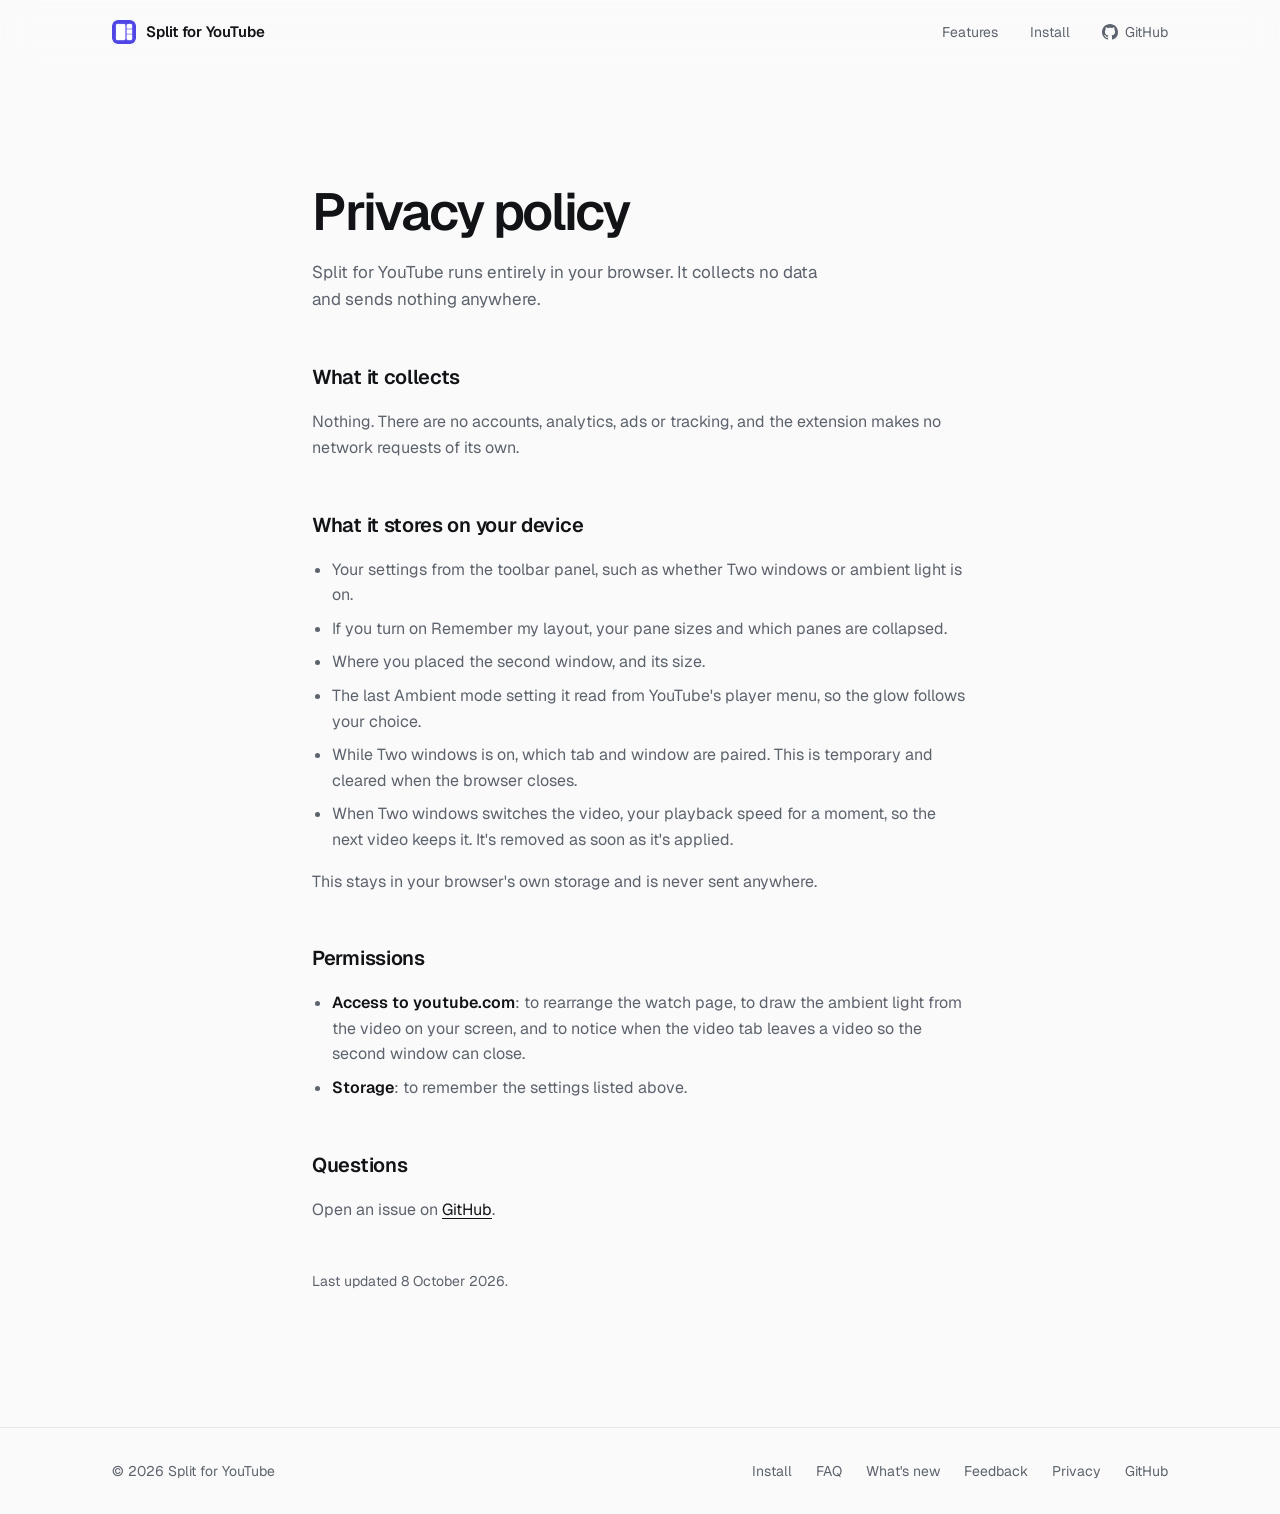
==== docs/privacy.html @ 04f93d32 "Show the glow strength as a percentage (v1.3.2) - Toolbar panel: live percentage beside the Glow str" ====
<!doctype html>
<html lang="en">
<head>
  <meta charset="utf-8" />
  <meta name="viewport" content="width=device-width, initial-scale=1" />
  <title>Privacy policy · Split for YouTube</title>
  <meta name="description" content="Split for YouTube runs entirely in your browser. It collects no data and sends nothing anywhere." />
  <link rel="canonical" href="https://junjing02.github.io/split-for-youtube/privacy.html" />
  <meta name="color-scheme" content="light dark" />
  <link rel="icon" href="icon.png" />
  <link rel="preconnect" href="https://fonts.googleapis.com" />
  <link rel="preconnect" href="https://fonts.gstatic.com" crossorigin />
  <link rel="stylesheet" href="https://fonts.googleapis.com/css2?family=Geist:wght@400..700&display=swap" />
  <link rel="stylesheet" href="style.css?v=25" />
</head>
<body>
  <header class="nav">
    <div class="container nav-inner">
      <a class="brand" href="./">
        <img src="icon.png" alt="" width="24" height="24" />
        <span>Split for YouTube</span>
      </a>
      <nav aria-label="Primary">
        <a href="./#features" class="nav-link-optional">Features</a>
        <a href="./#install">Install</a>
        <a href="https://github.com/junjing02/split-for-youtube" class="nav-github"><svg viewBox="0 0 16 16" fill="currentColor" aria-hidden="true"><path d="M8 0C3.58 0 0 3.58 0 8c0 3.54 2.29 6.53 5.47 7.59.4.07.55-.17.55-.38 0-.19-.01-.82-.01-1.49-2.01.37-2.53-.49-2.69-.94-.09-.23-.48-.94-.82-1.13-.28-.15-.68-.52-.01-.53.63-.01 1.08.58 1.23.82.72 1.21 1.87.87 2.33.66.07-.52.28-.87.51-1.07-1.78-.2-3.64-.89-3.64-3.95 0-.87.31-1.59.82-2.15-.08-.2-.36-1.02.08-2.12 0 0 .67-.21 2.2.82.64-.18 1.32-.27 2-.27.68 0 1.36.09 2 .27 1.53-1.04 2.2-.82 2.2-.82.44 1.1.16 1.92.08 2.12.51.56.82 1.27.82 2.15 0 3.07-1.87 3.75-3.65 3.95.29.25.54.73.54 1.48 0 1.07-.01 1.93-.01 2.2 0 .21.15.46.55.38A8.013 8.013 0 0016 8c0-4.42-3.58-8-8-8z"/></svg><span>GitHub</span></a>
      </nav>
    </div>
  </header>

  <main class="container section prose">
    <h1 class="section-title">Privacy policy</h1>
    <p class="section-lead">Split for YouTube runs entirely in your browser. It collects no data and sends nothing anywhere.</p>

    <h2>What it collects</h2>
    <p>Nothing. There are no accounts, analytics, ads or tracking, and the extension makes no network requests of its own.</p>

    <h2>What it stores on your device</h2>
    <ul>
      <li>Your settings from the toolbar panel, such as whether Two windows or ambient light is on.</li>
      <li>If you turn on Remember my layout, your pane sizes and which panes are collapsed.</li>
      <li>Where you placed the second window, and its size.</li>
      <li>The last Ambient mode setting it read from YouTube's player menu, so the glow follows your choice.</li>
      <li>While Two windows is on, which tab and window are paired. This is temporary and cleared when the browser closes.</li>
      <li>When Two windows switches the video, your playback speed for a moment, so the next video keeps it. It's removed as soon as it's applied.</li>
    </ul>
    <p>This stays in your browser's own storage and is never sent anywhere.</p>

    <h2>Permissions</h2>
    <ul>
      <li><strong>Access to youtube.com</strong>: to rearrange the watch page, to draw the ambient light from the video on your screen, and to notice when the video tab leaves a video so the second window can close.</li>
      <li><strong>Storage</strong>: to remember the settings listed above.</li>
    </ul>

    <h2>Questions</h2>
    <p>Open an issue on <a href="https://github.com/junjing02/split-for-youtube/issues">GitHub</a>.</p>
    <p class="prose-meta">Last updated 8 October 2026.</p>
  </main>

  <footer class="footer">
    <div class="container footer-inner">
      <p>© <span id="year"></span> Split for YouTube</p>
      <div class="footer-links">
        <a href="./#install">Install</a>
        <a href="./#faq">FAQ</a>
        <a href="https://github.com/junjing02/split-for-youtube/releases">What's new</a>
        <a href="https://github.com/junjing02/split-for-youtube/issues/new/choose">Feedback</a>
        <a href="privacy.html">Privacy</a>
        <a href="https://github.com/junjing02/split-for-youtube">GitHub</a>
      </div>
    </div>
  </footer>

  <script>document.getElementById("year").textContent = new Date().getFullYear();</script>
</body>
</html>
---- docs/style.css ----
/* Design direction: a quiet, monochrome page (graphite ink on near-white,
   or the inverse in dark mode) where the ONLY color is the live demo: a
   cinematic teal-and-orange video, plus (dark mode only, like the
   extension's ambient light) its glow and the light it spills onto the page. One bold element, everything else disciplined.
   Light by default; dark follows prefers-color-scheme (no toggle).

   Palette: paper #FAFAFA, ink #111316, slate #5D636D, line (ink at low
   alpha); dark: #0A0A0B, #F3F3F4, #9B9CA3. Demo only: orange #FB923C,
   teal #14B8A6, deep teal #0E7490. */
:root {
  --bg: #fafafa;
  --surface: #ffffff;
  --bg-raised: #f1f1f2;
  --nav-bg: rgba(250, 250, 250, 0.82);
  --text: #111316;
  --text-dim: #5d636d;
  --border: rgba(17, 19, 22, 0.08);
  --line: rgba(17, 19, 22, 0.14);
  --line-strong: rgba(17, 19, 22, 0.28);
  /* "Accent" is ink: primary buttons, focus rings, the demo's divider. */
  --accent: #111316;
  --accent-hover: #2b2f36;
  --on-accent: #ffffff;
  --mock-bg: #ffffff;
  /* Translucent, like the extension's panes, so the mock ambient glow
     shows through them after the split. */
  --mock-pane: rgba(244, 244, 246, 0.72);
  /* Demo ambient glow: none at all in light mode (the extension's ambient
     light is dark-theme only, like YouTube's); dark mode sets these. */
  --mock-glow: 0; /* glow inside the mock window, after the split */
  --spill: 0; /* glow spilling onto the page, after the split */
  --spill-hint: 0; /* faint spill before the split */
  /* Page backdrop: grain and layout rules in both themes; the projector
     beam and ambient drift are dark mode only (0 here). */
  --grain: 0.05;
  --rule: rgba(17, 19, 22, 0.06);
  --beam: transparent;
  --ambient-bg: 0;
  --ease: cubic-bezier(0.65, 0, 0.35, 1);
  --shadow-window: 0 0 0 1px rgba(17, 19, 22, 0.05), 0 2px 4px rgba(17, 19, 22, 0.04),
    0 16px 32px -12px rgba(17, 19, 22, 0.12), 0 56px 112px -40px rgba(17, 19, 22, 0.28);
  --font: "Geist", -apple-system, BlinkMacSystemFont, "Segoe UI", Roboto, Helvetica, Arial, sans-serif;
}

@media (prefers-color-scheme: dark) {
  :root {
    --bg: #0a0a0b;
    --surface: #111113;
    --bg-raised: #18181b;
    --nav-bg: rgba(10, 10, 11, 0.8);
    --text: #f3f3f4;
    --text-dim: #9b9ca3;
    --border: rgba(255, 255, 255, 0.08);
    --line: rgba(255, 255, 255, 0.14);
    --line-strong: rgba(255, 255, 255, 0.3);
    --accent: #f3f3f4;
    --accent-hover: #ffffff;
    --on-accent: #0a0a0b;
    --mock-bg: #0f0f0f;
    --mock-pane: rgba(27, 27, 29, 0.6);
    --mock-glow: 0.85;
    --spill: 0.7;
    --spill-hint: 0.12;
    --grain: 0.06;
    --rule: rgba(255, 255, 255, 0.055);
    --beam: rgba(255, 255, 255, 0.08);
    --ambient-bg: 0.13;
    --shadow-window: 0 0 0 1px rgba(255, 255, 255, 0.07), 0 2px 4px rgba(0, 0, 0, 0.4),
      0 16px 32px -12px rgba(0, 0, 0, 0.5), 0 56px 112px -40px rgba(0, 0, 0, 0.9);
  }
}

* {
  box-sizing: border-box;
}

html {
  scroll-behavior: smooth;
}

body {
  margin: 0;
  background: var(--bg);
  color: var(--text);
  font-family: var(--font);
  font-size: 16px;
  line-height: 1.6;
  -webkit-font-smoothing: antialiased;
  -moz-osx-font-smoothing: grayscale;
  overflow-x: hidden;
}

h1,
h2,
h3 {
  text-wrap: balance;
}

p {
  text-wrap: pretty;
}

a {
  color: inherit;
}

img {
  display: block;
}

:focus-visible {
  outline: 2px solid var(--accent);
  outline-offset: 3px;
  border-radius: 6px;
}

.container {
  max-width: 1120px;
  margin: 0 auto;
  padding: 0 32px;
}

/* Page backdrop: quiet, cinematic texture behind everything, so the page
   isn't flat while the demos stay the one bold element. Fixed to the
   viewport, behind all content (z-index -1 in the root stacking context;
   body's own background paints on the canvas underneath).
   - Grain: fine film-like noise, both themes.
   - Rules: hairlines at the content edges and at the "split" (~68% across,
     like the video/side-pane divide), both themes, fading in below the nav.
   - Ambient: two faint, heavily blurred teal/orange glows drifting slowly,
     echoing the ambient-light feature. Dark mode only.
   - Beam (on .hero): a soft projector cone falling onto the hero mockup.
     Dark mode only. */
.page-fx {
  position: fixed;
  inset: 0;
  z-index: -1;
  overflow: hidden;
  pointer-events: none;
}

.fx-ambient {
  position: absolute;
  inset: -20%;
  background: radial-gradient(38% 34% at 22% 30%, rgba(251, 146, 60, 1), transparent 70%),
    radial-gradient(40% 36% at 80% 72%, rgba(20, 184, 166, 1), transparent 70%);
  filter: blur(90px);
  opacity: var(--ambient-bg);
  animation: fxDrift 40s ease-in-out infinite alternate;
}

@keyframes fxDrift {
  from {
    transform: translate3d(-4%, -2%, 0) rotate(0deg);
  }
  to {
    transform: translate3d(4%, 3%, 0) rotate(8deg);
  }
}

.fx-rules {
  --edge: max(32px, 50% - 528px);
  position: absolute;
  inset: 0;
  background: linear-gradient(var(--rule), var(--rule)) var(--edge) 0 / 1px 100% no-repeat,
    linear-gradient(var(--rule), var(--rule)) calc(100% - var(--edge)) 0 / 1px 100% no-repeat,
    linear-gradient(var(--rule), var(--rule)) calc(var(--edge) + 0.68 * min(100% - 64px, 1056px)) 0 / 1px 100% no-repeat;
  -webkit-mask-image: linear-gradient(to bottom, transparent 64px, #000 220px);
  mask-image: linear-gradient(to bottom, transparent 64px, #000 220px);
}

.fx-grain {
  position: absolute;
  inset: 0;
  opacity: var(--grain);
  background-image: url("data:image/svg+xml,%3Csvg xmlns='http://www.w3.org/2000/svg' width='180' height='180'%3E%3Cfilter id='n'%3E%3CfeTurbulence type='fractalNoise' baseFrequency='0.9' numOctaves='2' stitchTiles='stitch'/%3E%3CfeColorMatrix type='saturate' values='0'/%3E%3C/filter%3E%3Crect width='100%25' height='100%25' filter='url(%23n)'/%3E%3C/svg%3E");
  background-size: 180px 180px;
}

/* Projector beam: a narrow cone from the top of the page, widening down
   onto the hero mockup, plus a soft halo where it starts. */
.hero {
  position: relative;
}

.hero::before {
  content: "";
  position: absolute;
  z-index: -1;
  top: -64px;
  left: 50%;
  width: 1400px;
  height: 1100px;
  transform: translateX(-50%);
  pointer-events: none;
  background: conic-gradient(from 160deg at 50% 0%, transparent 0deg, var(--beam) 20deg, transparent 40deg),
    radial-gradient(30% 18% at 50% 0%, var(--beam), transparent 70%);
  filter: blur(36px);
  -webkit-mask-image: linear-gradient(to bottom, #000 40%, transparent 95%);
  mask-image: linear-gradient(to bottom, #000 40%, transparent 95%);
}

@media (max-width: 640px) {
  .fx-rules {
    display: none;
  }
}

@media (prefers-reduced-motion: reduce) {
  .fx-ambient {
    animation: none;
  }
}

/* Nav */

.nav {
  position: sticky;
  top: 0;
  z-index: 10;
  background: var(--nav-bg);
  -webkit-backdrop-filter: saturate(180%) blur(14px);
  backdrop-filter: saturate(180%) blur(14px);
  border-bottom: 1px solid transparent;
  transition: border-color 0.2s ease;
}

/* Border appears once the page is scrolled (script.js). */
.nav.is-scrolled {
  border-bottom-color: var(--border);
}

.nav-inner {
  height: 64px;
  display: flex;
  align-items: center;
  justify-content: space-between;
}

.brand {
  display: flex;
  align-items: center;
  gap: 10px;
  text-decoration: none;
  font-weight: 600;
  font-size: 15px;
  letter-spacing: -0.01em;
}

.brand img {
  border-radius: 6px;
}

.nav nav {
  display: flex;
  align-items: center;
  gap: 32px;
  font-size: 14px;
}

.nav nav a {
  text-decoration: none;
  color: var(--text-dim);
  transition: color 0.15s ease;
}

.nav nav a:hover {
  color: var(--text);
}

.nav-github {
  display: inline-flex;
  align-items: center;
  gap: 7px;
}

.nav-github svg {
  width: 16px;
  height: 16px;
}

/* Hero: left-aligned type as the main typographic moment, then the demo
   at full width. */

.hero {
  padding-top: 112px;
  padding-bottom: 96px;
}

.hero-text {
  max-width: 760px;
  margin-bottom: 80px;
}

.hero h1 {
  margin: 0 0 28px;
  max-width: 16ch;
  font-weight: 600;
  font-size: clamp(42px, 7vw, 86px);
  line-height: 0.98;
  letter-spacing: -0.048em;
}

.subtitle {
  margin: 0 0 40px;
  max-width: 34em;
  color: var(--text-dim);
  font-size: 19px;
  line-height: 1.55;
  letter-spacing: -0.005em;
}

.cta-row {
  display: flex;
  align-items: center;
  gap: 12px;
  flex-wrap: wrap;
}

.btn {
  display: inline-flex;
  align-items: center;
  gap: 8px;
  height: 46px;
  padding: 0 22px;
  border-radius: 999px;
  font-size: 15px;
  font-weight: 500;
  text-decoration: none;
  transition: background-color 0.15s ease, border-color 0.15s ease, transform 0.1s ease;
}

.btn svg {
  width: 16px;
  height: 16px;
}

.btn:active {
  transform: translateY(1px);
}

.btn-primary {
  background: var(--accent);
  color: var(--on-accent);
}

.btn-primary:hover {
  background: var(--accent-hover);
}

.btn-secondary {
  color: var(--text);
  border: 1px solid var(--line);
}

.btn-secondary:hover {
  border-color: var(--line-strong);
}

.hero-meta {
  margin: 20px 0 0;
  font-size: 14px;
  color: var(--text-dim);
}

/* Mockup: ONE mock browser window that plays through how the extension
   actually behaves (script.js drives the timeline via state classes on
   .morph-demo): regular YouTube -> scrolling loses the video -> the split
   layout -> lists scroll on their own -> dragging the divider -> collapsing
   a pane. Built as plain absolutely-positioned boxes transitioning
   left/top/width/height PERCENTAGES — no clip-path or custom-property
   animation (an earlier drag-slider built that way broke when deployed).

   Geometry: .morph-body (16:10 window minus the 37px browser bar) is
   ~1.70-1.75x as wide as it is tall on desktop, so a 16:9 video's height
   is ~0.955-0.985x its width percentage (~0.71x on mobile, see the media
   query). Every top/height below is worked out from that; re-derive them
   if the window's aspect ratio or the bar height changes. */

.morph-demo {
  position: relative;
  isolation: isolate;
  width: 100%;
  max-width: 1032px;
  margin: 0 auto;
}

/* The mock video's ambient light spilling softly onto the page around
   the window once the layout splits, a faint hint of it before. Behind
   the window (z-index -1 inside .morph-demo's own stacking context). */
.morph-demo::before {
  content: "";
  position: absolute;
  z-index: -1;
  top: 12%;
  left: 2%;
  right: 2%;
  bottom: -2%;
  pointer-events: none;
  border-radius: 40px;
  background: radial-gradient(50% 60% at 30% 45%, rgba(251, 146, 60, 0.85), transparent 70%),
    radial-gradient(45% 55% at 56% 75%, rgba(20, 184, 166, 0.7), transparent 70%),
    radial-gradient(50% 60% at 82% 40%, rgba(14, 116, 144, 0.55), transparent 70%);
  filter: blur(72px);
  opacity: var(--spill-hint);
  transition: opacity 1s ease;
}

.morph-demo.is-after::before {
  opacity: var(--spill);
}

.morph-label {
  position: relative;
  height: 28px;
  margin-bottom: 14px;
}

.morph-caption {
  position: absolute;
  left: 50%;
  top: 0;
  transform: translateX(-50%);
  white-space: nowrap;
  padding: 4px 12px;
  border: 1px solid var(--border);
  border-radius: 999px;
  background: var(--bg);
  font-size: 13px;
  font-weight: 500;
  color: var(--text-dim);
  transition: opacity 0.2s ease;
}

.morph-caption.is-changing {
  opacity: 0;
}

.compare-window {
  background: var(--mock-bg);
  border: 1px solid var(--border);
  border-radius: 14px;
  overflow: hidden;
  box-shadow: var(--shadow-window);
  display: flex;
  flex-direction: column;
}

.compare-window-landscape {
  width: 100%;
  aspect-ratio: 16 / 10;
}

/* Browser bar: 36px + 1px border = the 37px the geometry note assumes.
   Right padding matches the dots' width so the URL pill sits centered. */
.compare-dots {
  display: flex;
  align-items: center;
  gap: 6px;
  height: 36px;
  padding: 0 53px 0 14px;
  border-bottom: 1px solid var(--border);
  background: var(--bg-raised);
  flex-shrink: 0;
}

.compare-dots span {
  width: 9px;
  height: 9px;
  border-radius: 50%;
  background: var(--line);
  flex-shrink: 0;
}

.mock-url {
  margin: 0 auto;
  width: min(46%, 320px);
  height: 20px;
  border: 1px solid var(--border);
  border-radius: 6px;
  background: var(--mock-bg);
  font-size: 11px;
  line-height: 18px;
  text-align: center;
  color: var(--text-dim);
  white-space: nowrap;
  overflow: hidden;
  text-overflow: ellipsis;
}

.morph-body {
  position: relative;
  flex: 1;
  min-height: 0;
  overflow: hidden;
  background: var(--mock-bg);
}

.morph-pane {
  position: absolute;
  transition: left 0.85s var(--ease), top 0.85s var(--ease), width 0.85s var(--ease), height 0.85s var(--ease),
    padding 0.6s ease, background-color 0.5s ease, border-color 0.5s ease, opacity 0.3s ease;
}

/* YouTube's masthead: stays fixed and opaque on top, so in the "scrolled"
   state the video slides up underneath it, as on the real page. After the
   split it turns transparent, as the extension makes it, so the ambient
   glow reaches the top. */
.mock-masthead {
  position: absolute;
  z-index: 3;
  left: 0;
  right: 0;
  top: 0;
  height: 7%;
  padding: 0 2%;
  display: flex;
  align-items: center;
  justify-content: space-between;
  gap: 4%;
  background-color: var(--mock-bg);
  transition: background-color 0.6s ease;
}

.morph-demo.is-after .mock-masthead {
  background-color: transparent;
}

/* Ambient light: a soft glow in the mock video's own colors behind the
   whole window, fading in once the layout splits (the extension's glow
   follows YouTube's Ambient mode; this just shows the look). Same
   gradient colors (teal and orange) and sceneDrift animation (same duration, started
   together) as .mock-scene, so the glow drifts in step with the video.
   First child of .morph-body with z-index auto, so it paints under the
   video and panes by tree order; inset -12% keeps the blurred edges
   outside the window. */
.mock-ambient {
  position: absolute;
  inset: -12%;
  pointer-events: none;
  opacity: 0;
  transition: opacity 0.8s ease;
  background: radial-gradient(ellipse 42% 52% at 30% 45%, rgba(251, 146, 60, 0.85), transparent 70%),
    radial-gradient(ellipse 38% 48% at 50% 70%, rgba(20, 184, 166, 0.7), transparent 70%),
    radial-gradient(ellipse 55% 60% at 80% 40%, rgba(14, 116, 144, 0.45), transparent 70%);
  background-size: 140% 140%;
  filter: blur(48px);
  animation: sceneDrift 14s ease-in-out infinite alternate;
}

.morph-demo.is-after .mock-ambient {
  opacity: var(--mock-glow);
  transition-delay: 0.3s;
}

.mh-left,
.mh-right {
  display: flex;
  align-items: center;
  gap: 12px;
  flex-shrink: 0;
}

.mh-menu {
  display: flex;
  flex-direction: column;
  gap: 3px;
}

.mh-menu i {
  display: block;
  width: 12px;
  height: 2px;
  border-radius: 1px;
  background: var(--line-strong);
}

.mh-logo {
  display: flex;
  align-items: center;
  gap: 5px;
}

/* Neutral, grayscale site mark (not YouTube's red play logo), so the
   mockups don't look like YouTube's own branding. */
.mh-logo-mark {
  width: 14px;
  height: 14px;
  border-radius: 4px;
  background: var(--line-strong);
}

.mh-logo-text {
  width: 38px;
  height: 7px;
  border-radius: 2px;
  background: var(--line-strong);
}

.mh-search {
  flex: 1;
  max-width: 42%;
  height: 52%;
  display: flex;
}

.mh-search-box {
  flex: 1;
  border: 1px solid var(--line);
  border-right: none;
  border-radius: 999px 0 0 999px;
}

.mh-search-btn {
  width: 14%;
  min-width: 24px;
  border: 1px solid var(--line);
  border-radius: 0 999px 999px 0;
  background: var(--bg-raised);
}

.mh-icon {
  width: 13px;
  height: 13px;
  border-radius: 50%;
  border: 2px solid var(--line-strong);
}

.mh-avatar {
  width: 18px;
  height: 18px;
  border-radius: 50%;
  background: linear-gradient(135deg, #f59e0b, #ec4899);
}

/* The player: a drifting "scene" plus YouTube-style controls whose red
   progress bar keeps advancing in every state — the video keeps playing
   the whole time, which is the point. */
.morph-video {
  aspect-ratio: 16 / 9;
  border-radius: 8px;
  overflow: hidden;
  background: #000000;
  left: 3%;
  top: 9.5%;
  width: 58%;
}

.mock-scene {
  position: absolute;
  inset: 0;
  background: radial-gradient(ellipse 60% 70% at 30% 35%, rgba(251, 146, 60, 0.6), transparent 70%),
    radial-gradient(ellipse 50% 60% at 78% 70%, rgba(20, 184, 166, 0.5), transparent 70%),
    linear-gradient(160deg, #0b2530, #0a0f14 70%);
  background-size: 140% 140%;
  animation: sceneDrift 14s ease-in-out infinite alternate;
}

@keyframes sceneDrift {
  from {
    background-position: 0% 0%;
  }
  to {
    background-position: 100% 100%;
  }
}

.mock-controls {
  position: absolute;
  left: 0;
  right: 0;
  bottom: 0;
  padding: 8% 3% 2.5%;
  background: linear-gradient(to top, rgba(0, 0, 0, 0.55), transparent);
}

.mock-progress {
  height: 3px;
  margin-bottom: 7px;
  border-radius: 2px;
  background: rgba(255, 255, 255, 0.28);
  overflow: hidden;
}

.mock-progress span {
  display: block;
  height: 100%;
  width: 18%;
  background: #ff0033;
  animation: mockPlay 40s linear infinite;
}

@keyframes mockPlay {
  from {
    width: 18%;
  }
  to {
    width: 82%;
  }
}

.mock-ctrl-row {
  display: flex;
  align-items: center;
  gap: 10px;
}

.mock-ctrl-row i {
  display: block;
  height: 7px;
  border-radius: 2px;
  background: rgba(255, 255, 255, 0.85);
}

.mock-ctrl-row .c-pause {
  width: 3px;
  border-radius: 0;
  background: none;
  border-left: 2px solid rgba(255, 255, 255, 0.9);
  border-right: 2px solid rgba(255, 255, 255, 0.9);
}

.mock-ctrl-row .c-vol {
  width: 14px;
}

.mock-ctrl-row .c-time {
  width: 44px;
  opacity: 0.55;
}

.mock-ctrl-row .c-spacer {
  flex: 1;
  background: none;
}

.mock-ctrl-row .c-btn {
  width: 9px;
}

/* Main divider: invisible until the cursor hovers it, like the real one. */
.morph-divider {
  z-index: 2;
  width: 3px;
  margin-left: -1.5px;
  border-radius: 2px;
  background: var(--accent);
  left: 62.5%;
  top: 9.5%;
  height: 87.5%;
  opacity: 0;
}

/* Description / Recommended / Comments. Before the split they're plain
   page content (no box, no inset — like YouTube's own title block,
   sidebar and comments); the split gives each its pane chrome. */
.morph-desc,
.morph-rec,
.morph-comments {
  display: flex;
  flex-direction: column;
  gap: 7px;
  overflow: hidden;
  padding: 4px 0;
  border: 1px solid transparent;
  border-radius: 10px;
  background-color: transparent;
}

/* Before-state geometry (desktop): YouTube's own layout — title/channel
   and comments stacked under the video (3%-61% column), the recommended
   sidebar beside it (64%-97%), all starting at the video's top (9.5%,
   just under the masthead). Video bottom is ~64.9-66.6% (see geometry
   note above), so the title block starts at 68%. */
.morph-desc {
  left: 3%;
  top: 68%;
  width: 58%;
  height: 11%;
}

.morph-comments {
  left: 3%;
  top: 81%;
  width: 58%;
  height: 16%;
}

.morph-rec {
  left: 64%;
  top: 9.5%;
  width: 33%;
  height: 87.5%;
}

.morph-demo.is-after .morph-desc,
.morph-demo.is-after .morph-rec,
.morph-demo.is-after .morph-comments {
  padding: 7px 10px;
  border-color: var(--border);
  background-color: var(--mock-pane);
}

.mock-row-header {
  position: relative;
  flex-shrink: 0;
  display: flex;
  align-items: center;
  justify-content: space-between;
  min-height: 14px;
  font-size: 10px;
  font-weight: 600;
  letter-spacing: 0.05em;
  text-transform: uppercase;
  color: var(--text-dim);
}

.caret {
  opacity: 0;
  transition: opacity 0.3s ease, transform 0.25s ease;
}

.morph-demo.is-after .caret {
  opacity: 1;
}

.morph-demo.comments-collapsed .morph-comments .caret {
  transform: rotate(-90deg);
}

/* Recommended header: YouTube's filter chips before the split, our pane
   label after — stacked in one grid cell and cross-faded. */
.rec-header {
  display: grid;
}

.rec-header > * {
  grid-area: 1 / 1;
  transition: opacity 0.3s ease;
}

.hdr-chips {
  display: flex;
  align-items: center;
  gap: 5px;
}

.hdr-chips i {
  display: block;
  width: 30px;
  height: 13px;
  border-radius: 6px;
  background: var(--bg-raised);
  border: 1px solid var(--border);
}

.hdr-chips i:first-child {
  background: var(--text);
  border-color: var(--text);
  opacity: 0.85;
}

.hdr-label {
  display: flex;
  align-items: center;
  justify-content: space-between;
  opacity: 0;
}

.morph-demo.is-after .hdr-chips {
  opacity: 0;
}

.morph-demo.is-after .hdr-label {
  opacity: 1;
}

/* Title + channel row under the video; after the split it moves into the
   description pane, which starts collapsed to just its header (the real
   extension's default). */
.desc-full {
  display: flex;
  flex-direction: column;
  gap: 7px;
  transition: opacity 0.3s ease;
}

.mock-title {
  height: 9px;
  border-radius: 3px;
  background: var(--line-strong);
}

.channel-row {
  align-items: center;
}

.channel-row .stack-lines {
  flex: 0 1 34%;
}

.mock-sub-btn {
  margin-left: 6px;
  padding: 4px 9px;
  border-radius: 999px;
  background: var(--text);
  color: var(--bg);
  font-size: 9px;
  font-weight: 600;
  line-height: 1;
}

.desc-header {
  position: absolute;
  top: 0;
  left: 0;
  right: 0;
  padding: 8px 10px;
  opacity: 0;
  transition: opacity 0.3s ease;
}

.morph-demo.is-after .desc-full {
  opacity: 0;
}

.morph-demo.is-after .desc-header {
  opacity: 1;
  transition-delay: 0.35s;
}

/* Scrollable lists inside Recommended/Comments. Rows never shrink (the
   list clips instead), and script.js scrolls them via scrollTop to show
   they move independently of the video. pointer-events:none keeps a
   visitor's own scrolling from fighting the automated one. */
.morph-scroll-list {
  flex: 1;
  min-height: 0;
  display: flex;
  flex-direction: column;
  gap: 7px;
  overflow-y: auto;
  overflow-x: hidden;
  scroll-behavior: smooth;
  scrollbar-width: none;
  pointer-events: none;
}

.morph-scroll-list::-webkit-scrollbar {
  display: none;
}

.item-row {
  display: flex;
  gap: 8px;
  align-items: flex-start;
  flex-shrink: 0;
}

.stack-thumb {
  position: relative;
  width: 50px;
  height: 28px;
  border-radius: 5px;
  flex-shrink: 0;
}

/* Duration badge. */
.stack-thumb::after {
  content: "";
  position: absolute;
  right: 3px;
  bottom: 3px;
  width: 12px;
  height: 5px;
  border-radius: 2px;
  background: rgba(0, 0, 0, 0.6);
}

.avatar {
  width: 20px;
  height: 20px;
  border-radius: 50%;
  flex-shrink: 0;
}

.stack-lines {
  flex: 1;
  min-width: 0;
  display: flex;
  flex-direction: column;
  gap: 4px;
  padding-top: 1px;
}

/* Widths are set per line inline in the HTML, varied like real text. */
.stack-lines span {
  height: 5px;
  border-radius: 3px;
  background: var(--line);
}

.stack-lines .t {
  background: var(--line-strong);
}

.thumb-amber {
  background: linear-gradient(135deg, rgba(245, 158, 11, 0.7), rgba(217, 119, 6, 0.35));
}

.thumb-rose {
  background: linear-gradient(135deg, rgba(244, 63, 94, 0.7), rgba(190, 24, 93, 0.35));
}

.thumb-cyan {
  background: linear-gradient(135deg, rgba(34, 211, 238, 0.7), rgba(8, 145, 178, 0.35));
}

.thumb-emerald {
  background: linear-gradient(135deg, rgba(16, 185, 129, 0.7), rgba(5, 150, 105, 0.35));
}

.thumb-violet {
  background: linear-gradient(135deg, rgba(139, 92, 246, 0.7), rgba(109, 40, 217, 0.35));
}

.thumb-sky {
  background: linear-gradient(135deg, rgba(56, 189, 248, 0.7), rgba(2, 132, 199, 0.35));
}

.thumb-lime {
  background: linear-gradient(135deg, rgba(163, 230, 53, 0.7), rgba(101, 163, 13, 0.35));
}

/* Fake cursor: an arrow, swapped for a resize glyph over the divider. Its
   left/top is the pointer's hotspot. Moves with the same duration/easing
   as the panes so a drag stays glued to the divider. */
.mock-cursor {
  position: absolute;
  z-index: 4;
  width: 16px;
  height: 16px;
  left: 86%;
  top: 104%;
  opacity: 0;
  pointer-events: none;
  transition: left 0.85s var(--ease), top 0.85s var(--ease), opacity 0.3s ease;
}

.mock-cursor svg {
  position: absolute;
  width: 16px;
  height: 16px;
  transition: opacity 0.15s ease, transform 0.12s ease;
  filter: drop-shadow(0 1px 1px rgba(0, 0, 0, 0.35));
}

.cur-arrow {
  left: 0;
  top: 0;
  transform-origin: 0 0;
}

.cur-resize {
  left: -8px;
  top: -8px;
  opacity: 0;
}

.morph-demo.cursor-divider .mock-cursor,
.morph-demo.cursor-comments .mock-cursor,
.morph-demo.cursor-collapsed .mock-cursor {
  opacity: 1;
}

.morph-demo.cursor-divider .cur-arrow {
  opacity: 0;
}

.morph-demo.cursor-divider .cur-resize {
  opacity: 1;
}

.morph-demo.cursor-press .cur-arrow {
  transform: scale(0.8);
}

/* ---- State: scrolled (regular YouTube, page scrolled down) ----
   Everything moves up by the same 60% (one page scroll); the video ends
   fully hidden behind the masthead. Sidebar and comments grow downward
   so the page still reads as continuing past the bottom edge. */
.morph-demo.is-scrolled .morph-video {
  top: -50.5%;
}

.morph-demo.is-scrolled .morph-desc {
  top: 8%;
}

.morph-demo.is-scrolled .morph-comments {
  top: 21%;
  height: 76%;
}

.morph-demo.is-scrolled .morph-rec {
  top: -50.5%;
  height: 147.5%;
}

/* ---- State: after (the split) ----
   Uniform ~10px spacing (1% across, 1.7% down). Video centered in the
   content area below the masthead (7%-100%, center 53.5%). */
.morph-demo.is-after .morph-video {
  left: 1%;
  top: 21%;
  width: 67%;
}

.morph-demo.is-after .morph-divider {
  left: 68.5%;
  top: 8.7%;
  height: 89.6%;
}

.morph-demo.is-after .morph-desc {
  left: 69%;
  top: 8.7%;
  width: 30%;
  height: 5.5%;
}

.morph-demo.is-after .morph-rec {
  left: 69%;
  top: 15.9%;
  width: 30%;
  height: 40.3%;
}

.morph-demo.is-after .morph-comments {
  left: 69%;
  top: 57.9%;
  width: 30%;
  height: 40.4%;
}

/* Divider dragged left: horizontal only (left/width), so it combines
   cleanly with the vertical-only collapse rules below. */
.morph-demo.is-after.is-dragged .morph-video {
  top: 28.5%;
  width: 52%;
}

.morph-demo.is-after.is-dragged .morph-divider {
  left: 53.5%;
}

.morph-demo.is-after.is-dragged .morph-desc,
.morph-demo.is-after.is-dragged .morph-rec,
.morph-demo.is-after.is-dragged .morph-comments {
  left: 54%;
  width: 45%;
}

/* Comments collapsed to its header; Recommended grows into the space. */
.morph-demo.is-after.comments-collapsed .morph-rec {
  height: 75.2%;
}

.morph-demo.is-after.comments-collapsed .morph-comments {
  top: 92.8%;
  height: 5.5%;
}

/* Cursor positions (hotspot). Order matters: .is-dragged must come after
   .cursor-divider so it wins at equal specificity. */
.morph-demo.cursor-divider .mock-cursor {
  left: 68.5%;
  top: 50%;
}

.morph-demo.cursor-divider .morph-divider {
  opacity: 1;
}

.morph-demo.is-dragged .mock-cursor {
  left: 53.5%;
}

.morph-demo.cursor-comments .mock-cursor {
  left: 78%;
  top: 60.8%;
}

.morph-demo.cursor-collapsed .mock-cursor {
  left: 78%;
  top: 95.5%;
}

@media (prefers-reduced-motion: reduce) {
  .morph-pane,
  .morph-caption,
  .mock-cursor,
  .desc-full,
  .desc-header,
  .caret,
  .rec-header > *,
  .mock-masthead,
  .mock-ambient {
    transition: none !important;
  }

  .mock-scene,
  .mock-progress span,
  .mock-ambient {
    animation: none;
  }

  .morph-scroll-list {
    scroll-behavior: auto;
  }
}

/* Sections */

.section {
  padding-top: 120px;
  padding-bottom: 120px;
}

.section-title {
  margin: 0;
  max-width: 20ch;
  font-weight: 600;
  font-size: clamp(32px, 4.6vw, 52px);
  line-height: 1.04;
  letter-spacing: -0.04em;
}

.section-lead {
  margin: 20px 0 0;
  max-width: 30em;
  color: var(--text-dim);
  font-size: 17px;
}

/* Features: plain columns (four), each opened by a hairline rule (the rule
   separates items; no boxes, shadows or hover effects). Color stays out
   of here on purpose: the demo above is the only colorful thing. */
.feature-grid {
  display: grid;
  grid-template-columns: repeat(4, minmax(0, 1fr));
  gap: 40px;
  margin-top: 64px;
}

.feature {
  padding-top: 28px;
  border-top: 1px solid var(--line);
}

.feature-icon {
  width: 22px;
  height: 22px;
  margin-bottom: 20px;
  color: var(--text);
}

.feature-icon svg {
  width: 22px;
  height: 22px;
  display: block;
}

.feature h3 {
  margin: 0 0 8px;
  font-size: 18px;
  font-weight: 600;
  letter-spacing: -0.015em;
}

.feature p {
  margin: 0;
  color: var(--text-dim);
  font-size: 15px;
  line-height: 1.6;
}

/* Two-window demo (script.js drives it with state classes on #twDemo).
   The story: one window in the normal split -> the cursor opens the
   extension's toolbar panel and flips "Two windows" -> the main window
   shrinks to video only while its panes fade out and a second window
   slides in beside it holding them -> the cursor clicks a recommendation
   (both windows switch videos) and a timestamp (the video jumps). Windows
   and the video are absolutely positioned with percentage boxes, like the
   hero demo, so the change animates smoothly; the cursor is placed by
   script from the real elements' rectangles. Same footprint as the hero
   mockup (max 1032px wide, 16:10). */
.tw-demo {
  position: relative;
  isolation: isolate;
  max-width: 1032px;
  margin: 56px auto 0;
}

/* Ambient spill around the main window, dark mode only (--spill is 0 in
   light mode). */
.tw-demo::before {
  content: "";
  position: absolute;
  z-index: -1;
  top: 10%;
  left: -2%;
  width: 76%;
  bottom: -4%;
  pointer-events: none;
  border-radius: 40px;
  background: radial-gradient(50% 60% at 35% 50%, rgba(251, 146, 60, 0.9), transparent 70%),
    radial-gradient(45% 55% at 65% 70%, rgba(20, 184, 166, 0.8), transparent 70%);
  filter: blur(72px);
  opacity: calc(var(--spill) * 1.15);
}

.tw-stage {
  position: relative;
  aspect-ratio: 16 / 10;
}

.tw-window {
  position: absolute;
  top: 0;
  height: 100%;
  display: flex;
  flex-direction: column;
  overflow: hidden;
  border: 1px solid var(--border);
  border-radius: 14px;
  background: var(--mock-bg);
  box-shadow: var(--shadow-window);
  transition: left 0.85s var(--ease), top 0.85s var(--ease), width 0.85s var(--ease),
    height 0.85s var(--ease), transform 0.85s var(--ease), opacity 0.5s ease;
}

/* One window (start): full frame. Two windows: video window on the left,
   second window sliding in on the right. */
.tw-main {
  left: 0;
  width: 100%;
}

.tw-demo.tw-two .tw-main {
  width: 70%;
}

.tw-pop {
  left: 71.6%;
  width: 28.4%;
  opacity: 0;
  transform: translateX(8%) scale(0.97);
}

.tw-demo.tw-two .tw-pop {
  opacity: 1;
  transform: none;
  transition-delay: 0.2s;
}

/* The extension's icon in the browser bar, and the toolbar panel it opens. */
.tw-bar {
  position: relative;
}

/* The extension's real icon (docs/icon.png = icons/icon128.png). */
.tw-ext-icon {
  position: absolute;
  right: 14px;
  top: 50%;
  width: 16px;
  height: 16px;
  transform: translateY(-50%);
  border-radius: 4px;
}

.tw-panel {
  position: absolute;
  z-index: 4;
  top: 42px;
  right: 8px;
  width: 210px;
  padding: 10px 12px 12px;
  border: 1px solid var(--border);
  border-radius: 10px;
  background: var(--surface);
  box-shadow: 0 12px 32px -8px rgba(0, 0, 0, 0.3);
  font-size: 11px;
  opacity: 0;
  transform: translateY(-6px);
  transition: opacity 0.2s ease, transform 0.2s ease;
  pointer-events: none;
}

.tw-demo.tw-panel-open .tw-panel {
  opacity: 1;
  transform: none;
}

.tw-panel-head {
  display: flex;
  align-items: center;
  gap: 6px;
  padding-bottom: 8px;
  margin-bottom: 8px;
  border-bottom: 1px solid var(--border);
  font-weight: 600;
}

.tw-panel-icon {
  width: 14px;
  height: 14px;
  border-radius: 3px;
}

.tw-panel-row {
  display: flex;
  align-items: center;
  justify-content: space-between;
  color: var(--text);
}

.tw-switch {
  position: relative;
  width: 28px;
  height: 16px;
  border-radius: 999px;
  background: var(--line-strong);
  transition: background-color 0.2s ease;
}

.tw-switch::after {
  content: "";
  position: absolute;
  top: 2px;
  left: 2px;
  width: 12px;
  height: 12px;
  border-radius: 50%;
  background: #ffffff;
  transition: transform 0.2s ease;
}

.tw-demo.tw-toggled .tw-switch {
  background: var(--accent);
}

.tw-demo.tw-toggled .tw-switch::after {
  transform: translateX(12px);
  background: var(--on-accent);
}

/* Main window body: ambient glow behind, mini top bar, then the content
   (video + side pane in the split; video alone, centered, in two windows). */
.tw-main-body {
  position: relative;
  isolation: isolate;
  flex: 1;
  min-height: 0;
  display: flex;
  flex-direction: column;
  overflow: hidden;
}

/* Ambient light inside the main window, one layer per demo video,
   cross-faded on switch. Dark mode only (--mock-glow is 0 in light). */
.tw-ambient {
  position: absolute;
  z-index: -1;
  inset: -12%;
  pointer-events: none;
  filter: blur(48px);
  transition: opacity 0.6s ease;
  animation: sceneDrift 14s ease-in-out infinite alternate;
}

.tw-ambient-a {
  background: radial-gradient(ellipse 42% 52% at 32% 50%, rgba(251, 146, 60, 0.85), transparent 70%),
    radial-gradient(ellipse 38% 48% at 60% 70%, rgba(20, 184, 166, 0.7), transparent 70%),
    radial-gradient(ellipse 55% 60% at 80% 40%, rgba(14, 116, 144, 0.45), transparent 70%);
  background-size: 140% 140%;
  opacity: var(--mock-glow);
}

.tw-ambient-b {
  background: radial-gradient(ellipse 45% 55% at 62% 45%, rgba(20, 184, 166, 0.85), transparent 70%),
    radial-gradient(ellipse 40% 50% at 30% 70%, rgba(251, 146, 60, 0.55), transparent 70%),
    radial-gradient(ellipse 55% 60% at 80% 30%, rgba(14, 116, 144, 0.5), transparent 70%);
  background-size: 140% 140%;
  opacity: 0;
}

.tw-demo.tw-switched .tw-ambient-a {
  opacity: 0;
}

.tw-demo.tw-switched .tw-ambient-b {
  opacity: var(--mock-glow);
}

/* Mini YouTube top bar, as both real windows show. */
.tw-masthead {
  flex-shrink: 0;
  height: 32px;
  display: flex;
  align-items: center;
  justify-content: space-between;
  gap: 12px;
  padding: 0 12px;
}

.tw-masthead .mh-search {
  max-width: 46%;
  height: 16px;
}

.tw-content {
  position: relative;
  flex: 1;
  min-height: 0;
}

.tw-video {
  position: absolute;
  left: 1.5%;
  top: 50%;
  width: 64%;
  aspect-ratio: 16 / 9;
  transform: translateY(-50%);
  overflow: hidden;
  border-radius: 8px;
  background: #000000;
  transition: left 0.85s var(--ease), top 0.85s var(--ease), width 0.85s var(--ease),
    transform 0.85s var(--ease);
}

.tw-demo.tw-two .tw-video {
  left: 3%;
  width: 94%;
}

/* The split's side pane, inside the main window; in two windows its panes
   fade out towards the second window. */
.tw-side {
  position: absolute;
  top: 1%;
  bottom: 2.5%;
  right: 1.5%;
  width: 31%;
  display: flex;
  flex-direction: column;
  gap: 8px;
  transition: opacity 0.45s ease, transform 0.85s var(--ease);
}

.tw-demo.tw-two .tw-side {
  opacity: 0;
  transform: translateX(14%);
}

/* Two "videos": A (the hero's teal-and-orange scene) and B (cooler, the
   one the cursor picks), cross-faded on switch. */
.tw-scene {
  position: absolute;
  inset: 0;
  transition: opacity 0.6s ease;
  animation: sceneDrift 14s ease-in-out infinite alternate;
}

.tw-scene-a {
  background: radial-gradient(ellipse 60% 70% at 30% 35%, rgba(251, 146, 60, 0.6), transparent 70%),
    radial-gradient(ellipse 50% 60% at 78% 70%, rgba(20, 184, 166, 0.5), transparent 70%),
    linear-gradient(160deg, #0b2530, #0a0f14 70%);
  background-size: 140% 140%;
}

.tw-scene-b {
  background: radial-gradient(ellipse 55% 65% at 65% 40%, rgba(20, 184, 166, 0.65), transparent 70%),
    radial-gradient(ellipse 45% 55% at 25% 72%, rgba(251, 146, 60, 0.4), transparent 70%),
    linear-gradient(200deg, #062a2a, #0a0f14 70%);
  background-size: 140% 140%;
  opacity: 0;
}

.tw-demo.tw-switched .tw-scene-b {
  opacity: 1;
}

.tw-demo .mock-progress .tw-progress {
  width: 34%;
  animation: none;
  transition: width 0.6s ease;
}

.tw-demo.tw-switched .mock-progress .tw-progress {
  width: 3%;
}

.tw-demo.tw-seeked .mock-progress .tw-progress {
  width: 58%;
}

/* Second window: narrower, so its address pill takes more of the bar. */
.tw-pop .mock-url {
  width: 70%;
}

.tw-pop-body {
  flex: 1;
  min-height: 0;
  display: flex;
  flex-direction: column;
  gap: 8px;
  padding: 0 8px 8px;
  overflow: hidden;
  transition: opacity 0.25s ease;
}

.tw-demo.tw-reloading .tw-pop-body {
  opacity: 0.2;
}

.tw-pane {
  display: flex;
  flex-direction: column;
  gap: 7px;
  min-height: 0;
  overflow: hidden;
  padding: 7px 9px;
  border: 1px solid var(--border);
  border-radius: 8px;
  background: var(--mock-pane);
}

.tw-desc {
  flex: 0 0 auto;
}

.tw-rec {
  flex: 1.2 1 0;
}

.tw-comments {
  flex: 1 1 0;
}

.tw-demo .caret {
  opacity: 1;
}

.tw-pop .mock-title {
  height: 7px;
}

.tw-list {
  display: flex;
  flex-direction: column;
  gap: 7px;
}

.tw-list-b,
.tw-title-b,
.tw-demo.tw-switched .tw-list-a,
.tw-demo.tw-switched .tw-title-a {
  display: none;
}

.tw-demo.tw-switched .tw-list-b {
  display: flex;
}

.tw-demo.tw-switched .tw-title-b {
  display: block;
}

/* The clicked recommendation, and the timestamp link in a comment
   (YouTube's link blue, inside the demo only). */
.tw-demo.tw-press-rec .tw-target-rec {
  border-radius: 6px;
  outline: 2px solid var(--line-strong);
  outline-offset: 2px;
}

.stack-lines .tw-ts {
  align-self: flex-start;
  width: auto;
  height: auto;
  background: none;
  color: #3ea6ff;
  font-size: 9px;
  font-weight: 600;
  line-height: 1;
}

.tw-demo.tw-press-ts .tw-ts {
  text-decoration: underline;
}

.tw-cursor {
  position: absolute;
  z-index: 5;
  left: 90%;
  top: 104%;
  width: 16px;
  height: 16px;
  opacity: 0;
  pointer-events: none;
  transition: left 0.8s var(--ease), top 0.8s var(--ease), opacity 0.3s ease;
}

.tw-cursor svg {
  display: block;
  width: 16px;
  height: 16px;
  transform-origin: 0 0;
  transition: transform 0.12s ease;
  filter: drop-shadow(0 1px 1px rgba(0, 0, 0, 0.35));
}

.tw-demo.tw-cursor-on .tw-cursor {
  opacity: 1;
}

.tw-demo.tw-press .tw-cursor svg {
  transform: scale(0.8);
}

/* Phones: windows stack. One window fills the frame with the video on top
   and the panes below; two windows put the video window on top and the
   second window underneath. */
@media (max-width: 640px) {
  .tw-demo {
    margin-top: 40px;
  }

  .tw-stage {
    aspect-ratio: 3 / 4;
  }

  .tw-demo.tw-two .tw-main {
    width: 100%;
    height: 52%;
  }

  .tw-pop {
    left: 0;
    top: 55%;
    width: 100%;
    height: 45%;
    transform: translateY(8%) scale(0.97);
  }

  .tw-video {
    left: 3%;
    top: 3%;
    width: 94%;
    transform: none;
  }

  .tw-demo.tw-two .tw-video {
    left: 10%;
    top: 50%;
    width: 80%;
    transform: translateY(-50%);
  }

  .tw-side {
    left: 3%;
    right: 3%;
    width: auto;
    top: 52%;
  }

  .tw-demo.tw-two .tw-side {
    transform: translateY(14%);
  }

  .tw-panel {
    width: 180px;
  }
}

@media (prefers-reduced-motion: reduce) {
  .tw-window,
  .tw-video,
  .tw-side,
  .tw-panel,
  .tw-scene,
  .tw-ambient,
  .tw-cursor,
  .tw-cursor svg,
  .tw-pop-body,
  .tw-demo .mock-progress .tw-progress {
    transition: none;
    animation: none;
  }
}

/* Settings: what you can change (left) beside a static replica of the
   extension's real toolbar panel (right). Deliberately not animated; the
   two demos above are the page's only motion. The replica uses the page's
   own tokens, so it follows light and dark like the real panel does. */
.settings-grid {
  display: grid;
  grid-template-columns: minmax(0, 6fr) minmax(0, 5fr);
  gap: 72px;
  align-items: center;
}

.settings-list {
  margin: 40px 0 0;
  border-top: 1px solid var(--line);
}

.settings-list > div {
  padding: 16px 0;
  border-bottom: 1px solid var(--line);
}

.settings-list dt {
  font-size: 16px;
  font-weight: 600;
  letter-spacing: -0.01em;
}

.settings-list dd {
  margin: 4px 0 0;
  color: var(--text-dim);
  font-size: 15px;
  line-height: 1.6;
}

.settings-list kbd {
  font-family: ui-monospace, SFMono-Regular, Menlo, monospace;
  font-size: 12px;
  padding: 1px 6px;
  border: 1px solid var(--border);
  border-radius: 5px;
  background: var(--bg-raised);
  color: var(--text);
}

.panel-mock {
  justify-self: center;
  width: 100%;
  max-width: 340px;
  padding: 16px 18px 12px;
  border: 1px solid var(--border);
  border-radius: 16px;
  background: var(--surface);
  box-shadow: var(--shadow-window);
  font-size: 13px;
  line-height: 1.45;
}

.pm-header {
  display: flex;
  align-items: center;
  gap: 8px;
  padding-bottom: 12px;
  border-bottom: 1px solid var(--border);
}

.pm-header img {
  border-radius: 5px;
}

.pm-name {
  flex: 1;
  font-size: 14px;
  font-weight: 600;
}

.pm-row {
  display: flex;
  align-items: flex-start;
  gap: 14px;
  padding: 12px 0;
}

.pm-row + .pm-row {
  border-top: 1px solid var(--border);
}

.pm-text {
  flex: 1;
  display: flex;
  flex-direction: column;
  gap: 3px;
}

.pm-title {
  font-weight: 600;
}

.pm-desc,
.pm-slider-label {
  color: var(--text-dim);
}

.pm-switch {
  position: relative;
  flex: 0 0 auto;
  width: 36px;
  height: 20px;
  margin-top: 1px;
  border-radius: 999px;
  background: var(--line-strong);
}

.pm-switch::after {
  content: "";
  position: absolute;
  top: 2px;
  left: 2px;
  width: 16px;
  height: 16px;
  border-radius: 50%;
  background: #ffffff;
  box-shadow: 0 1px 2px rgba(0, 0, 0, 0.25);
}

.pm-switch.is-on {
  background: var(--accent);
}

.pm-switch.is-on::after {
  transform: translateX(16px);
  background: var(--on-accent);
}

/* Glow strength belongs to the Ambient light row above it. */
.pm-row.pm-slider-row {
  align-items: center;
  padding-top: 0;
  border-top: none;
}

.pm-slider {
  position: relative;
  flex: 1;
  height: 4px;
  border-radius: 2px;
  background: var(--line);
}

.pm-slider::before {
  content: "";
  position: absolute;
  inset: 0 30% 0 0;
  border-radius: 2px;
  background: var(--accent);
}

.pm-slider i {
  position: absolute;
  left: 70%;
  top: 50%;
  width: 14px;
  height: 14px;
  border-radius: 50%;
  background: var(--accent);
  transform: translate(-50%, -50%);
}

.pm-slider-value {
  flex: 0 0 auto;
  width: 36px;
  text-align: right;
  color: var(--text-dim);
  font-variant-numeric: tabular-nums;
}

.pm-footer {
  display: flex;
  justify-content: space-between;
  gap: 12px;
  margin-top: 4px;
  padding-top: 10px;
  border-top: 1px solid var(--border);
  color: var(--text-dim);
  font-size: 12px;
}

.pm-links {
  display: flex;
  gap: 12px;
}

@media (max-width: 860px) {
  .settings-grid {
    grid-template-columns: 1fr;
    gap: 48px;
  }
}

/* Install: heading + download on the left, the (genuinely sequential)
   numbered steps on the right. */
.install-grid {
  display: grid;
  grid-template-columns: minmax(0, 5fr) minmax(0, 6fr);
  gap: 72px;
  align-items: start;
}

.install-grid .btn {
  margin-top: 36px;
}

.steps {
  list-style: none;
  counter-reset: step;
  margin: 0;
  padding: 0;
}

.steps li {
  counter-increment: step;
  position: relative;
  padding: 0 0 28px 52px;
  font-size: 16px;
}

.steps li:not(:last-child)::after {
  content: "";
  position: absolute;
  left: 14px;
  top: 34px;
  bottom: 4px;
  width: 1px;
  background: var(--border);
}

.steps li::before {
  content: counter(step);
  position: absolute;
  left: 0;
  top: -2px;
  width: 30px;
  height: 30px;
  border-radius: 50%;
  border: 1px solid var(--line);
  background: var(--surface);
  display: flex;
  align-items: center;
  justify-content: center;
  font-size: 13px;
  font-weight: 600;
  font-variant-numeric: tabular-nums;
  color: var(--text-dim);
}

.steps li:last-child {
  padding-bottom: 0;
}

.steps a {
  text-underline-offset: 3px;
}

.steps code {
  font-family: ui-monospace, SFMono-Regular, Menlo, monospace;
  background: var(--bg-raised);
  border: 1px solid var(--border);
  padding: 1px 6px;
  border-radius: 5px;
  font-size: 14px;
}

.note {
  margin: 36px 0 0;
  padding-left: 52px;
  color: var(--text-dim);
  font-size: 14px;
}

/* One-click copy for chrome://extensions (browsers won't open that URL
   from a link). Hidden in the HTML; script.js reveals it only where the
   Clipboard API works. */
.copy-btn {
  margin: 0 4px 0 6px;
  padding: 1px 9px;
  border: 1px solid var(--line);
  border-radius: 999px;
  background: var(--surface);
  color: var(--text-dim);
  font: inherit;
  font-size: 12px;
  font-weight: 500;
  line-height: 1.6;
  vertical-align: 1px;
  cursor: pointer;
  transition: color 0.15s ease, border-color 0.15s ease;
}

.copy-btn:hover {
  border-color: var(--line-strong);
  color: var(--text);
}

.copy-btn.is-copied {
  color: var(--text);
}

/* FAQ: heading on the left, questions on the right (like Install), each
   a native <details> separated by hairline rules. No script and no
   animation; a plus turns into a minus when open. */
.faq-grid {
  display: grid;
  grid-template-columns: minmax(0, 5fr) minmax(0, 6fr);
  gap: 72px;
  align-items: start;
}

.faq-list {
  border-top: 1px solid var(--line);
}

.faq-item {
  border-bottom: 1px solid var(--line);
}

.faq-item summary {
  position: relative;
  padding: 20px 40px 20px 0;
  font-size: 17px;
  font-weight: 500;
  letter-spacing: -0.01em;
  list-style: none;
  cursor: pointer;
}

.faq-item summary::-webkit-details-marker {
  display: none;
}

/* Plus / minus, drawn with two bars. */
.faq-item summary::before,
.faq-item summary::after {
  content: "";
  position: absolute;
  right: 4px;
  top: 50%;
  width: 12px;
  height: 1.5px;
  background: var(--text-dim);
  transition: transform 0.2s ease;
}

.faq-item summary::after {
  transform: rotate(90deg);
}

.faq-item[open] summary::after {
  transform: rotate(0deg);
}

.faq-item summary:hover::before,
.faq-item summary:hover::after {
  background: var(--text);
}

.faq-item p {
  margin: -4px 40px 22px 0;
  color: var(--text-dim);
  font-size: 15px;
  line-height: 1.65;
}

.faq-item a {
  color: var(--text);
  text-underline-offset: 3px;
}

.faq-item code,
.faq-item kbd {
  font-family: ui-monospace, SFMono-Regular, Menlo, monospace;
  font-size: 13px;
  padding: 1px 6px;
  border: 1px solid var(--border);
  border-radius: 5px;
  background: var(--bg-raised);
}

@media (max-width: 860px) {
  .faq-grid {
    grid-template-columns: 1fr;
    gap: 40px;
  }
}

@media (prefers-reduced-motion: reduce) {
  .faq-item summary::before,
  .faq-item summary::after {
    transition: none;
  }
}

/* Reading pages (privacy policy). */
.prose {
  max-width: 720px;
}

.prose h2 {
  margin: 48px 0 12px;
  font-size: 20px;
  font-weight: 600;
  letter-spacing: -0.015em;
}

.prose p,
.prose li {
  color: var(--text-dim);
}

.prose ul {
  padding-left: 20px;
}

.prose li + li {
  margin-top: 8px;
}

.prose strong {
  color: var(--text);
  font-weight: 600;
}

.prose a {
  color: var(--text);
  text-underline-offset: 3px;
}

.prose-meta {
  margin-top: 48px;
  font-size: 14px;
}

/* Footer */

.footer {
  border-top: 1px solid var(--border);
}

.footer-inner {
  display: flex;
  align-items: center;
  justify-content: space-between;
  gap: 16px;
  padding-top: 32px;
  padding-bottom: 32px;
  color: var(--text-dim);
  font-size: 14px;
}

.footer-inner p {
  margin: 0;
}

.footer-links {
  display: flex;
  flex-wrap: wrap;
  justify-content: center;
  gap: 8px 24px;
}

.footer-links a {
  text-decoration: none;
  transition: color 0.15s ease;
}

.footer-links a:hover {
  color: var(--text);
}

/* Four features: 2 x 2 on mid-size screens, one column on phones. */
@media (max-width: 1040px) and (min-width: 861px) {
  .feature-grid {
    grid-template-columns: repeat(2, minmax(0, 1fr));
    gap: 0 48px;
  }

  .feature {
    padding-bottom: 32px;
  }
}

@media (max-width: 860px) {
  .feature-grid {
    grid-template-columns: 1fr;
    gap: 0;
    margin-top: 48px;
  }

  .feature {
    padding-bottom: 28px;
  }

  .install-grid {
    grid-template-columns: 1fr;
    gap: 48px;
  }

  .section {
    padding-top: 88px;
    padding-bottom: 88px;
  }
}

@media (max-width: 640px) {
  /* Mobile mockup: a taller window (the fixed 37px browser bar eats a
     bigger share of a small window). .morph-body is ~1.26x as wide as
     tall here, so a 16:9 video's height is ~0.71x its width percentage.
     Before/scrolled use a single stacked column (a phone-width box has no
     room for YouTube's sidebar); after keeps the side-by-side split. */
  .compare-window-landscape {
    aspect-ratio: 4 / 3.6;
  }

  .morph-caption {
    font-size: 12px;
  }

  .compare-dots {
    padding-right: 14px;
  }

  .mock-url {
    width: 60%;
    font-size: 10px;
  }

  .mock-masthead {
    height: 9%;
  }

  .mh-menu,
  .mh-search,
  .mh-icon {
    display: none;
  }

  .mh-logo-mark {
    width: 11px;
    height: 11px;
    border-radius: 3px;
  }

  .mh-logo-text {
    width: 28px;
    height: 5px;
  }

  .mh-avatar {
    width: 14px;
    height: 14px;
  }

  .mock-controls {
    padding-bottom: 3%;
  }

  .mock-progress {
    margin-bottom: 4px;
  }

  .mock-ctrl-row {
    gap: 6px;
  }

  .mock-ctrl-row i {
    height: 5px;
  }

  .mock-ctrl-row .c-time {
    width: 26px;
  }

  .mock-row-header {
    min-height: 12px;
    font-size: 8px;
  }

  .hdr-chips i {
    width: 22px;
    height: 11px;
  }

  .morph-desc,
  .morph-rec,
  .morph-comments {
    gap: 5px;
    padding: 2px 0;
  }

  .morph-demo.is-after .morph-desc,
  .morph-demo.is-after .morph-rec,
  .morph-demo.is-after .morph-comments {
    padding: 5px 7px;
  }

  .desc-full {
    gap: 4px;
  }

  .mock-title {
    height: 6px;
  }

  .mock-sub-btn {
    display: none;
  }

  .desc-header {
    padding: 5px 7px;
  }

  .morph-scroll-list {
    gap: 5px;
  }

  .stack-thumb {
    width: 40px;
    height: 24px;
  }

  .avatar {
    width: 16px;
    height: 16px;
  }

  .stack-lines span {
    height: 4px;
  }

  .mock-cursor,
  .mock-cursor svg {
    width: 13px;
    height: 13px;
  }

  .cur-resize {
    left: -6.5px;
    top: -6.5px;
  }

  /* Before (stacked). */
  .morph-video {
    left: 20%;
    top: 11%;
    width: 60%;
  }

  .morph-desc {
    left: 3%;
    top: 55.5%;
    width: 94%;
    height: 11.5%;
  }

  .morph-rec {
    left: 3%;
    top: 68.5%;
    width: 94%;
    height: 17%;
  }

  .morph-comments {
    left: 3%;
    top: 87.5%;
    width: 94%;
    height: 12.5%;
  }

  .morph-divider {
    left: 60.25%;
    top: 11%;
    height: 87%;
  }

  /* Scrolled: everything up by 47%; the video ends behind the masthead. */
  .morph-demo.is-scrolled .morph-video {
    top: -36%;
  }

  .morph-demo.is-scrolled .morph-desc {
    top: 8.5%;
  }

  .morph-demo.is-scrolled .morph-rec {
    top: 21.5%;
    height: 17%;
  }

  .morph-demo.is-scrolled .morph-comments {
    top: 40.5%;
    height: 59.5%;
  }

  /* After: ~5px spacing (1.5% across, 2% down), content area 11%-98%. */
  .morph-demo.is-after .morph-video {
    left: 1.5%;
    top: 33.8%;
    width: 58%;
  }

  .morph-demo.is-after .morph-divider {
    left: 60.25%;
    top: 11%;
    height: 87%;
  }

  .morph-demo.is-after .morph-desc {
    left: 61%;
    top: 11%;
    width: 37.5%;
    height: 9%;
  }

  .morph-demo.is-after .morph-rec {
    left: 61%;
    top: 22%;
    width: 37.5%;
    height: 37%;
  }

  .morph-demo.is-after .morph-comments {
    left: 61%;
    top: 61%;
    width: 37.5%;
    height: 37%;
  }

  .morph-demo.is-after.is-dragged .morph-video {
    top: 38.9%;
    width: 44%;
  }

  .morph-demo.is-after.is-dragged .morph-divider {
    left: 46.25%;
  }

  .morph-demo.is-after.is-dragged .morph-desc,
  .morph-demo.is-after.is-dragged .morph-rec,
  .morph-demo.is-after.is-dragged .morph-comments {
    left: 47%;
    width: 51.5%;
  }

  .morph-demo.is-after.comments-collapsed .morph-rec {
    height: 65%;
  }

  .morph-demo.is-after.comments-collapsed .morph-comments {
    top: 89%;
    height: 9%;
  }

  .morph-demo.cursor-divider .mock-cursor {
    left: 60.25%;
    top: 50%;
  }

  .morph-demo.is-dragged .mock-cursor {
    left: 46.25%;
  }

  .morph-demo.cursor-comments .mock-cursor {
    left: 74%;
    top: 65%;
  }

  .morph-demo.cursor-collapsed .mock-cursor {
    left: 74%;
    top: 93.5%;
  }

  .container {
    padding: 0 20px;
  }

  .nav nav {
    gap: 20px;
  }

  .nav-link-optional {
    display: none;
  }

  .hero {
    padding-top: 64px;
    padding-bottom: 64px;
  }

  .hero-text {
    margin-bottom: 48px;
  }

  .subtitle {
    font-size: 17px;
  }

  .section {
    padding-top: 72px;
    padding-bottom: 72px;
  }

  .footer-inner {
    flex-direction: column;
    text-align: center;
  }
}
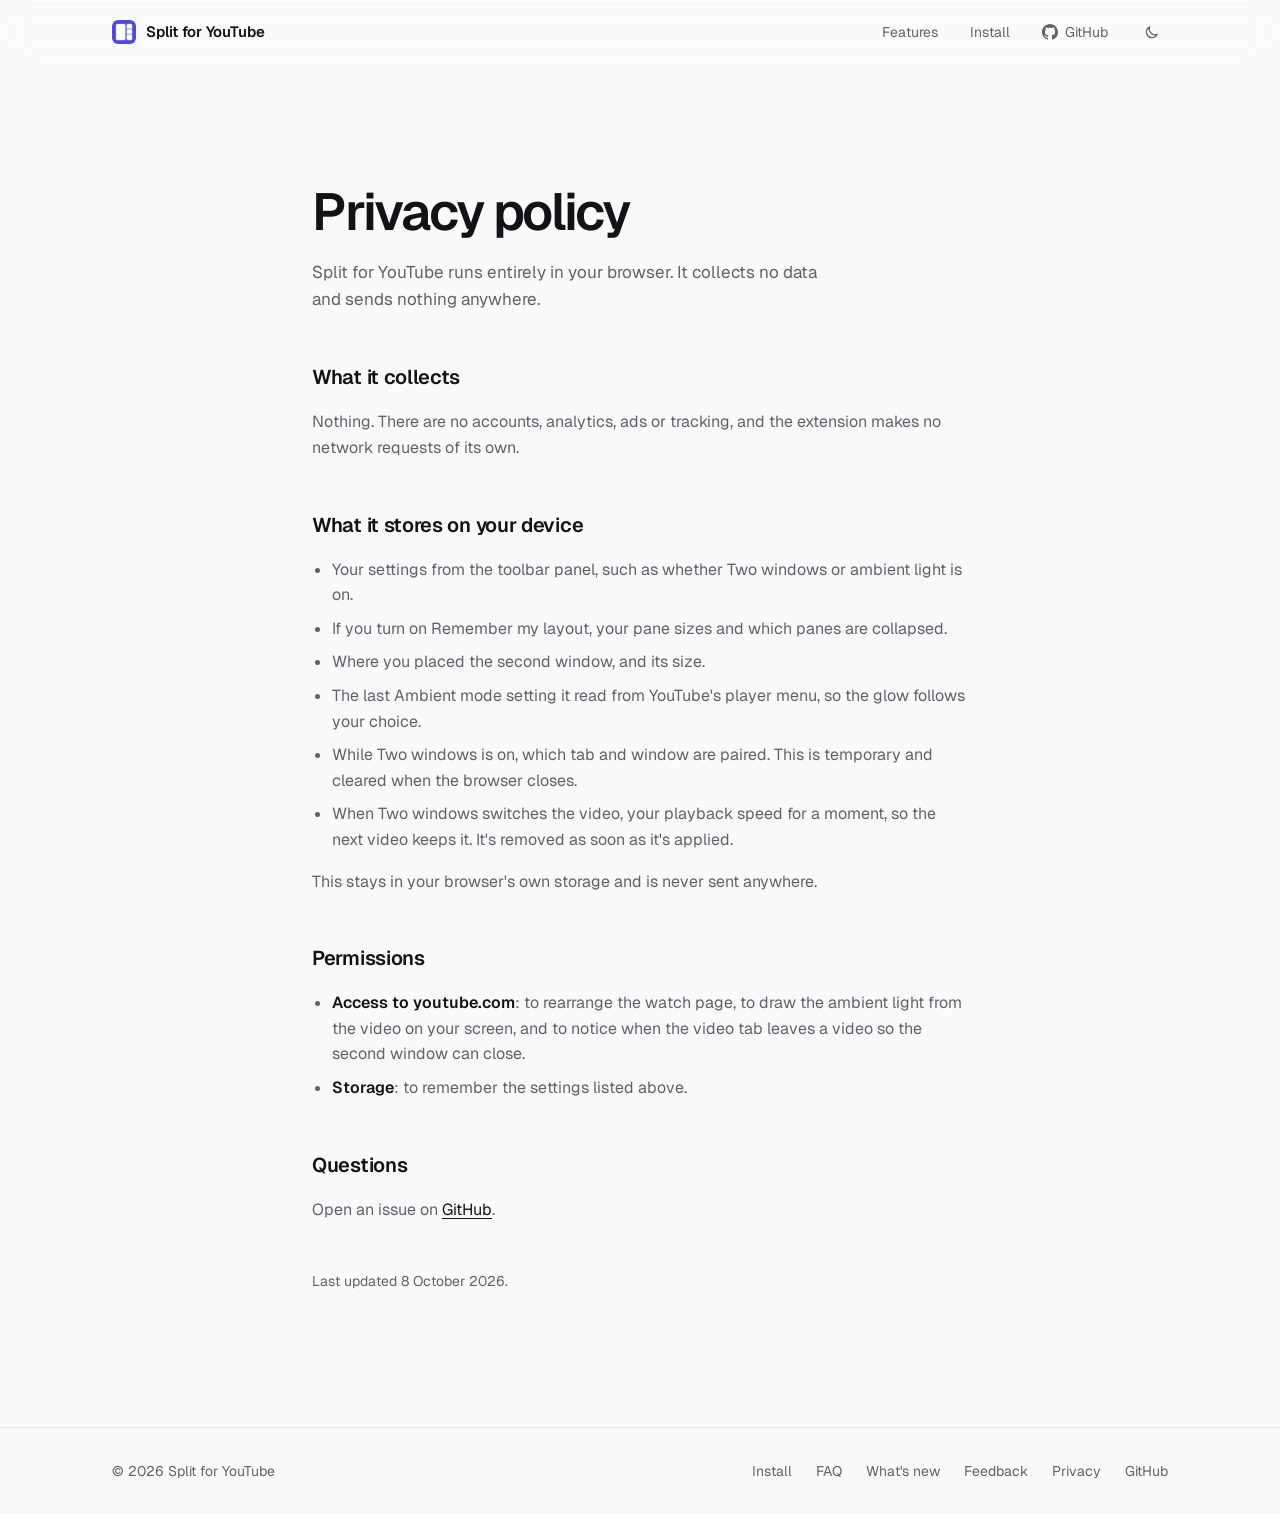
==== commit cb956c78: "Add a light/dark toggle to the landing page - Sun/moon button in the nav on the landing and privacy " ====
--- a/docs/privacy.html
+++ b/docs/privacy.html
@@ -11,7 +11,8 @@
   <link rel="preconnect" href="https://fonts.googleapis.com" />
   <link rel="preconnect" href="https://fonts.gstatic.com" crossorigin />
   <link rel="stylesheet" href="https://fonts.googleapis.com/css2?family=Geist:wght@400..700&display=swap" />
-  <link rel="stylesheet" href="style.css?v=25" />
+  <script src="theme.js?v=27"></script>
+  <link rel="stylesheet" href="style.css?v=27" />
 </head>
 <body>
   <header class="nav">
@@ -24,6 +25,7 @@
         <a href="./#features" class="nav-link-optional">Features</a>
         <a href="./#install">Install</a>
         <a href="https://github.com/junjing02/split-for-youtube" class="nav-github"><svg viewBox="0 0 16 16" fill="currentColor" aria-hidden="true"><path d="M8 0C3.58 0 0 3.58 0 8c0 3.54 2.29 6.53 5.47 7.59.4.07.55-.17.55-.38 0-.19-.01-.82-.01-1.49-2.01.37-2.53-.49-2.69-.94-.09-.23-.48-.94-.82-1.13-.28-.15-.68-.52-.01-.53.63-.01 1.08.58 1.23.82.72 1.21 1.87.87 2.33.66.07-.52.28-.87.51-1.07-1.78-.2-3.64-.89-3.64-3.95 0-.87.31-1.59.82-2.15-.08-.2-.36-1.02.08-2.12 0 0 .67-.21 2.2.82.64-.18 1.32-.27 2-.27.68 0 1.36.09 2 .27 1.53-1.04 2.2-.82 2.2-.82.44 1.1.16 1.92.08 2.12.51.56.82 1.27.82 2.15 0 3.07-1.87 3.75-3.65 3.95.29.25.54.73.54 1.48 0 1.07-.01 1.93-.01 2.2 0 .21.15.46.55.38A8.013 8.013 0 0016 8c0-4.42-3.58-8-8-8z"/></svg><span>GitHub</span></a>
+        <button class="theme-toggle" type="button" aria-label="Switch to dark mode"><svg class="icon-moon" viewBox="0 0 24 24" fill="none" stroke="currentColor" stroke-width="1.8" stroke-linecap="round" stroke-linejoin="round" aria-hidden="true"><path d="M20 14.5A8 8 0 0 1 9.5 4a8 8 0 1 0 10.5 10.5Z"/></svg><svg class="icon-sun" viewBox="0 0 24 24" fill="none" stroke="currentColor" stroke-width="1.8" stroke-linecap="round" stroke-linejoin="round" aria-hidden="true"><circle cx="12" cy="12" r="4"/><path d="M12 2v2M12 20v2M2 12h2M20 12h2M4.9 4.9l1.4 1.4M17.7 17.7l1.4 1.4M4.9 19.1l1.4-1.4M17.7 6.3l1.4-1.4"/></svg></button>
       </nav>
     </div>
   </header>
--- a/docs/style.css
+++ b/docs/style.css
@@ -2,12 +2,13 @@
    or the inverse in dark mode) where the ONLY color is the live demo: a
    cinematic teal-and-orange video, plus (dark mode only, like the
    extension's ambient light) its glow and the light it spills onto the page. One bold element, everything else disciplined.
-   Light by default; dark follows prefers-color-scheme (no toggle).
+   Light by default; dark by system setting or the nav's toggle (theme.js).
 
    Palette: paper #FAFAFA, ink #111316, slate #5D636D, line (ink at low
    alpha); dark: #0A0A0B, #F3F3F4, #9B9CA3. Demo only: orange #FB923C,
    teal #14B8A6, deep teal #0E7490. */
 :root {
+  color-scheme: light;
   --bg: #fafafa;
   --surface: #ffffff;
   --bg-raised: #f1f1f2;
@@ -42,8 +43,41 @@
   --font: "Geist", -apple-system, BlinkMacSystemFont, "Segoe UI", Roboto, Helvetica, Arial, sans-serif;
 }
 
+/* Dark tokens, in two places with the same values: (1) the visitor's
+   explicit choice or the system setting as applied by theme.js
+   (html[data-theme="dark"]); (2) the system setting on its own, for when
+   that script doesn't run, unless light was explicitly chosen. Keep the
+   two blocks identical. */
+:root[data-theme="dark"] {
+  color-scheme: dark;
+  --bg: #0a0a0b;
+  --surface: #111113;
+  --bg-raised: #18181b;
+  --nav-bg: rgba(10, 10, 11, 0.8);
+  --text: #f3f3f4;
+  --text-dim: #9b9ca3;
+  --border: rgba(255, 255, 255, 0.08);
+  --line: rgba(255, 255, 255, 0.14);
+  --line-strong: rgba(255, 255, 255, 0.3);
+  --accent: #f3f3f4;
+  --accent-hover: #ffffff;
+  --on-accent: #0a0a0b;
+  --mock-bg: #0f0f0f;
+  --mock-pane: rgba(27, 27, 29, 0.6);
+  --mock-glow: 0.85;
+  --spill: 0.7;
+  --spill-hint: 0.12;
+  --grain: 0.06;
+  --rule: rgba(255, 255, 255, 0.055);
+  --beam: rgba(255, 255, 255, 0.08);
+  --ambient-bg: 0.13;
+  --shadow-window: 0 0 0 1px rgba(255, 255, 255, 0.07), 0 2px 4px rgba(0, 0, 0, 0.4),
+    0 16px 32px -12px rgba(0, 0, 0, 0.5), 0 56px 112px -40px rgba(0, 0, 0, 0.9);
+}
+
 @media (prefers-color-scheme: dark) {
-  :root {
+  :root:not([data-theme="light"]) {
+    color-scheme: dark;
     --bg: #0a0a0b;
     --surface: #111113;
     --bg-raised: #18181b;
@@ -279,6 +313,48 @@
   height: 16px;
 }
 
+/* Theme toggle: shows the icon for the theme a click switches TO (moon
+   in light, sun in dark). Hidden until theme.js has set data-theme, since
+   without the script it couldn't do anything. */
+.theme-toggle {
+  display: none;
+  align-items: center;
+  justify-content: center;
+  width: 34px;
+  height: 34px;
+  margin-left: -6px;
+  padding: 0;
+  border: 1px solid transparent;
+  border-radius: 999px;
+  background: none;
+  color: var(--text-dim);
+  cursor: pointer;
+  transition: color 0.15s ease, border-color 0.15s ease;
+}
+
+:root[data-theme] .theme-toggle {
+  display: inline-flex;
+}
+
+.theme-toggle:hover {
+  color: var(--text);
+  border-color: var(--border);
+}
+
+.theme-toggle svg {
+  width: 17px;
+  height: 17px;
+}
+
+.theme-toggle .icon-sun,
+:root[data-theme="dark"] .theme-toggle .icon-moon {
+  display: none;
+}
+
+:root[data-theme="dark"] .theme-toggle .icon-sun {
+  display: block;
+}
+
 /* Hero: left-aligned type as the main typographic moment, then the demo
    at full width. */
 
@@ -1243,13 +1319,13 @@
   font-size: 17px;
 }
 
-/* Features: plain columns (four), each opened by a hairline rule (the rule
+/* Features: plain columns (six, as 3 x 2), each opened by a hairline rule (the rule
    separates items; no boxes, shadows or hover effects). Color stays out
    of here on purpose: the demo above is the only colorful thing. */
 .feature-grid {
   display: grid;
-  grid-template-columns: repeat(4, minmax(0, 1fr));
-  gap: 40px;
+  grid-template-columns: repeat(3, minmax(0, 1fr));
+  gap: 48px 40px;
   margin-top: 64px;
 }
 
@@ -2279,7 +2355,8 @@
   color: var(--text);
 }
 
-/* Four features: 2 x 2 on mid-size screens, one column on phones. */
+/* Six features: 3 x 2 on desktop, 2 x 3 on mid-size screens, one column on
+   phones. */
 @media (max-width: 1040px) and (min-width: 861px) {
   .feature-grid {
     grid-template-columns: repeat(2, minmax(0, 1fr));
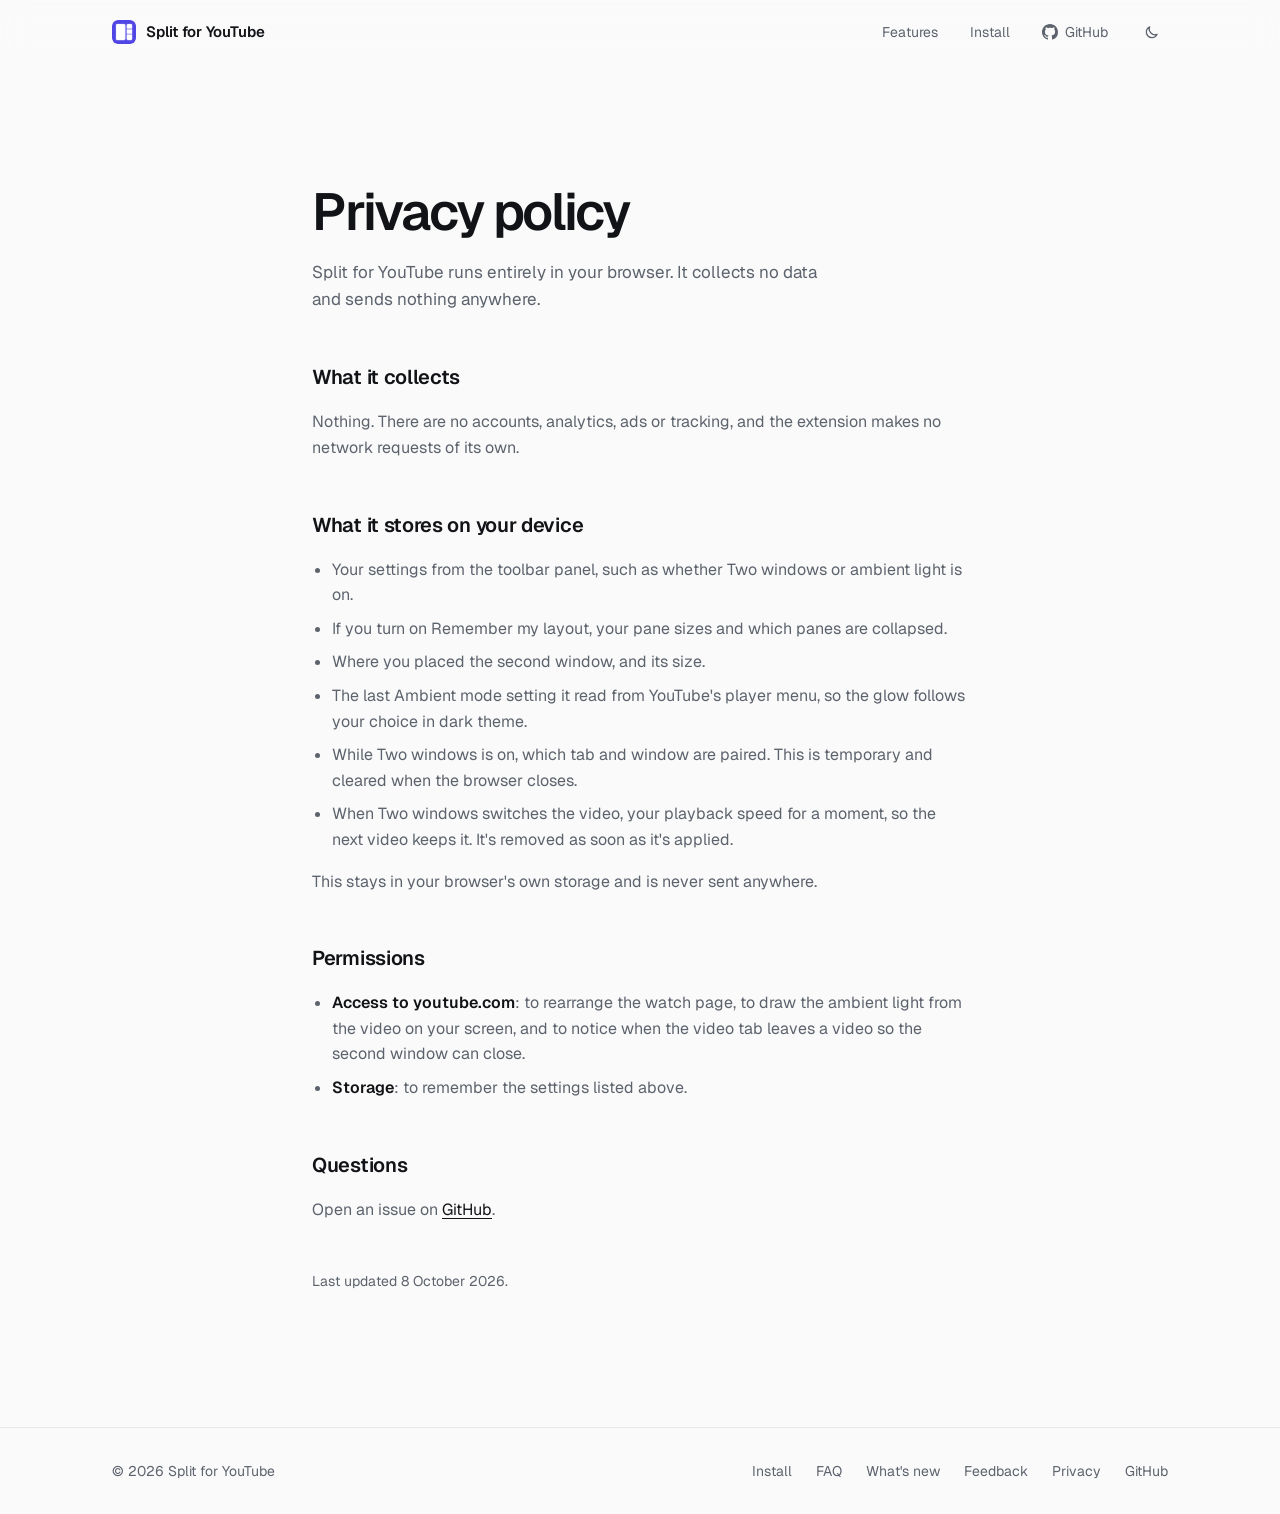
==== commit c616bcc2: "Update README and landing page for light-theme ambient light - README: note that ambient light works" ====
--- a/docs/privacy.html
+++ b/docs/privacy.html
@@ -11,8 +11,8 @@
   <link rel="preconnect" href="https://fonts.googleapis.com" />
   <link rel="preconnect" href="https://fonts.gstatic.com" crossorigin />
   <link rel="stylesheet" href="https://fonts.googleapis.com/css2?family=Geist:wght@400..700&display=swap" />
-  <script src="theme.js?v=27"></script>
-  <link rel="stylesheet" href="style.css?v=27" />
+  <script src="theme.js?v=30"></script>
+  <link rel="stylesheet" href="style.css?v=30" />
 </head>
 <body>
   <header class="nav">
@@ -42,7 +42,7 @@
       <li>Your settings from the toolbar panel, such as whether Two windows or ambient light is on.</li>
       <li>If you turn on Remember my layout, your pane sizes and which panes are collapsed.</li>
       <li>Where you placed the second window, and its size.</li>
-      <li>The last Ambient mode setting it read from YouTube's player menu, so the glow follows your choice.</li>
+      <li>The last Ambient mode setting it read from YouTube's player menu, so the glow follows your choice in dark theme.</li>
       <li>While Two windows is on, which tab and window are paired. This is temporary and cleared when the browser closes.</li>
       <li>When Two windows switches the video, your playback speed for a moment, so the next video keeps it. It's removed as soon as it's applied.</li>
     </ul>
--- a/docs/style.css
+++ b/docs/style.css
@@ -26,11 +26,12 @@
   /* Translucent, like the extension's panes, so the mock ambient glow
      shows through them after the split. */
   --mock-pane: rgba(244, 244, 246, 0.72);
-  /* Demo ambient glow: none at all in light mode (the extension's ambient
-     light is dark-theme only, like YouTube's); dark mode sets these. */
-  --mock-glow: 0; /* glow inside the mock window, after the split */
-  --spill: 0; /* glow spilling onto the page, after the split */
-  --spill-hint: 0; /* faint spill before the split */
+  /* Demo ambient glow: a soft pastel wash in light mode, like the
+     extension's own light-theme glow (v1.3.4); dark mode sets these
+     stronger. */
+  --mock-glow: 0.45; /* glow inside the mock window, after the split */
+  --spill: 0.28; /* glow spilling onto the page, after the split */
+  --spill-hint: 0.05; /* faint spill before the split */
   /* Page backdrop: grain and layout rules in both themes; the projector
      beam and ambient drift are dark mode only (0 here). */
   --grain: 0.05;
@@ -1378,8 +1379,7 @@
   margin: 56px auto 0;
 }
 
-/* Ambient spill around the main window, dark mode only (--spill is 0 in
-   light mode). */
+/* Ambient spill around the main window (softer in light mode). */
 .tw-demo::before {
   content: "";
   position: absolute;
@@ -1545,7 +1545,7 @@
 }
 
 /* Ambient light inside the main window, one layer per demo video,
-   cross-faded on switch. Dark mode only (--mock-glow is 0 in light). */
+   cross-faded on switch (softer in light mode). */
 .tw-ambient {
   position: absolute;
   z-index: -1;
